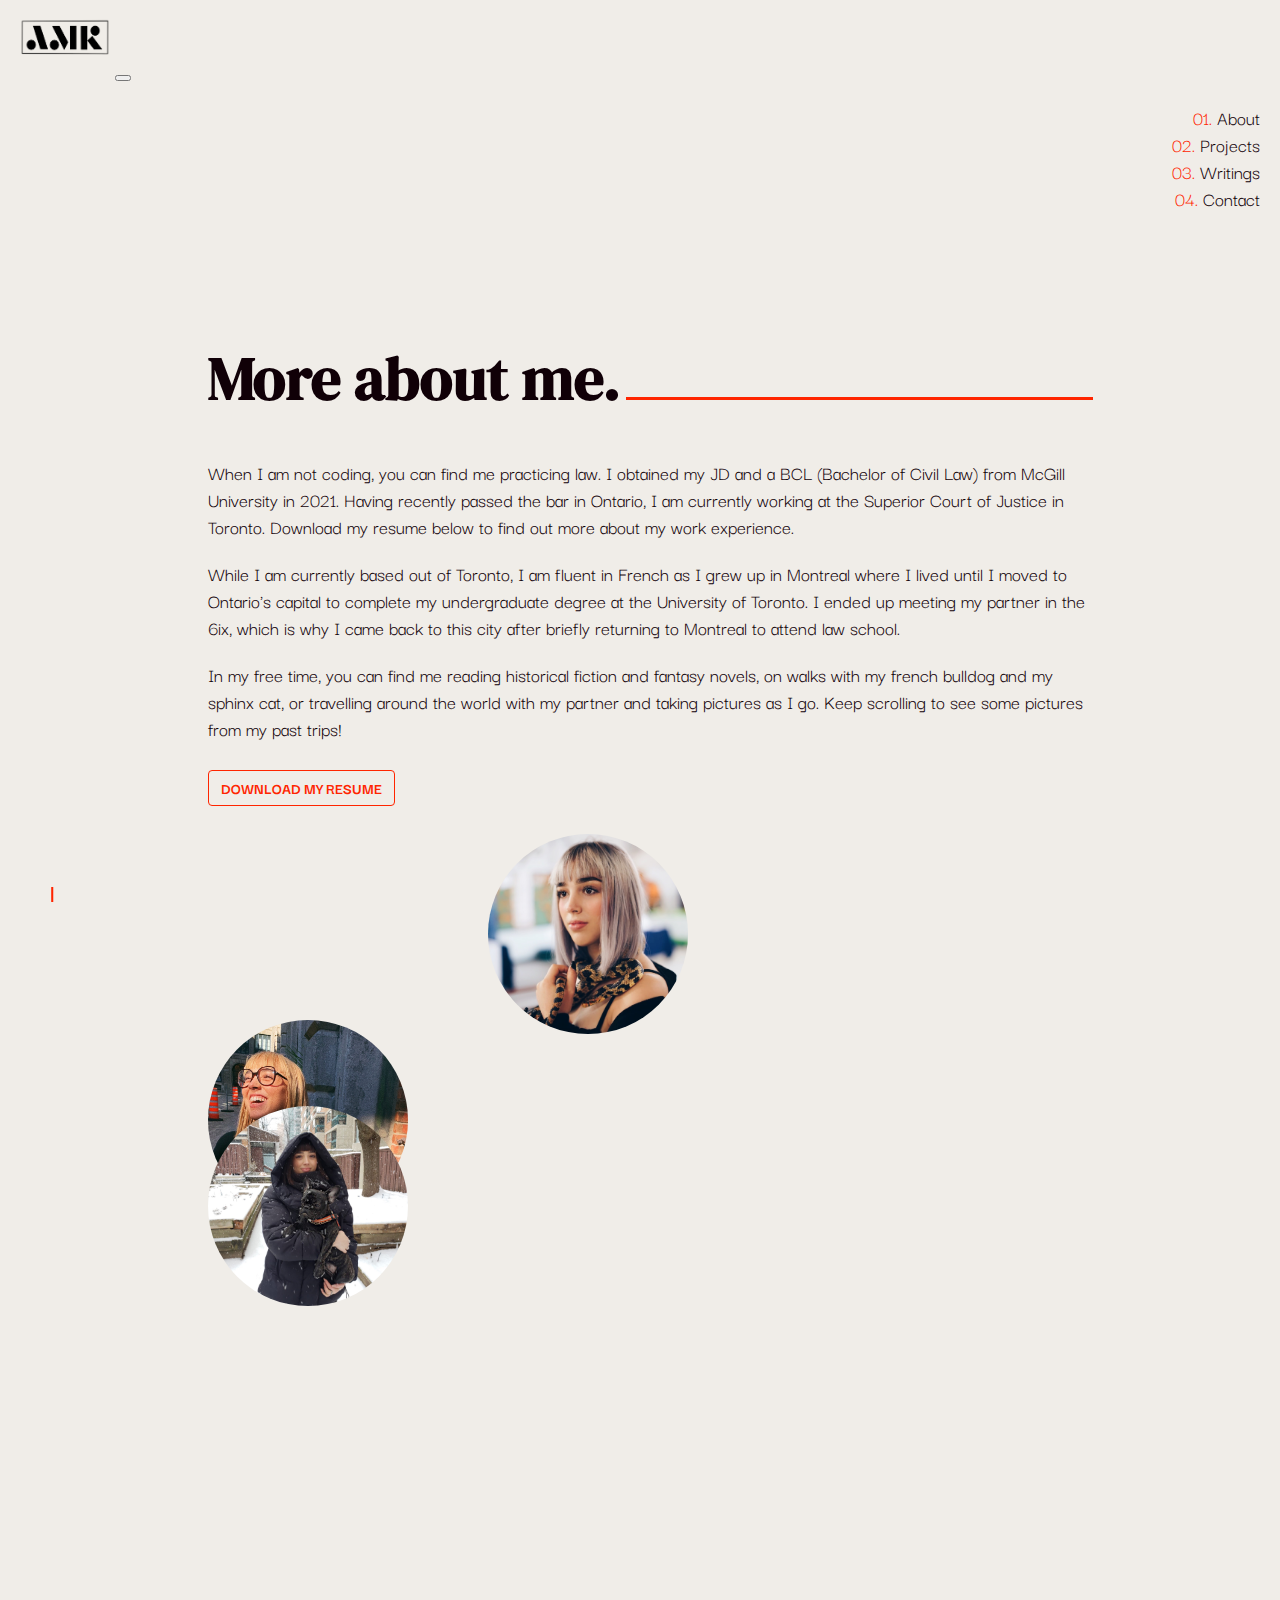
==== 01-about.html @ abc246e4 "Renamed some folders and added descriptions in travel photography section" ====
<!DOCTYPE html>
<html lang="en">
  <head>
    <meta charset="UTF-8" />
    <meta http-equiv="X-UA-Compatible" content="IE=edge" />
    <meta name="viewport" content="width=device-width, initial-scale=1.0" />
    <meta
      name="keyword"
      content="software developer, web developer, developer, jurist, lawyer, interests, photography, travel"
    />
    <meta
      name="description"
      content="Alexa Klein is a design-minded developer, tech-minded jurist and all-around nerd who enjoys building clean and intuitive websites and applications."
    />
    <title>About Alexa Klein | Creator & Life-Long Learner</title>
    <link rel="icon" type="image/png" href="/img/favicon.png" />
    <!-- Fonts -->
    <link rel="preconnect" href="https://fonts.googleapis.com" />
    <link rel="preconnect" href="https://fonts.gstatic.com" crossorigin />
    <link
      href="https://fonts.googleapis.com/css2?family=DM+Serif+Display:ital@0;1&family=Darker+Grotesque:wght@300;400;500;600;700;800;900&display=swap"
      rel="stylesheet"
    />
    <!-- Bootstrap CSS -->
    <link
      href="https://cdn.jsdelivr.net/npm/bootstrap@5.1.3/dist/css/bootstrap.min.css"
      rel="stylesheet"
      integrity="sha384-1BmE4kWBq78iYhFldvKuhfTAU6auU8tT94WrHftjDbrCEXSU1oBoqyl2QvZ6jIW3"
      crossorigin="anonymous"
    />
    <!-- Vanilla CSS -->
    <link rel="stylesheet" href="styles.css" />
    <!-- Icons -->
    <script
      src="https://kit.fontawesome.com/855eac829e.js"
      crossorigin="anonymous"
    ></script>
    <!-- API -->
    <script src="https://unpkg.com/axios/dist/axios.min.js"></script>
    <!-- Bootstrap JS -->
    <script
      src="https://cdn.jsdelivr.net/npm/bootstrap@5.1.3/dist/js/bootstrap.bundle.min.js"
      integrity="sha384-ka7Sk0Gln4gmtz2MlQnikT1wXgYsOg+OMhuP+IlRH9sENBO0LRn5q+8nbTov4+1p"
      crossorigin="anonymous"
    ></script>
  </head>
  <body>
    <div class="container-fluid">
      <!-- navbar -->
      <header>
        <nav class="navbar fixed-top navbar-expand-lg navbar-light pt-0">
          <a
            class="animate fade-in navbar-brand"
            href="/"
            title="Homepage - Alexa Klein | Front-End Developer & Jurist"
          >
            <img
              src="/img/logo.png"
              alt="Alexa Klein logo"
              width="90"
              height="70"
            />
          </a>
          <button
            class="navbar-toggler"
            type="button"
            data-bs-toggle="collapse"
            data-bs-target="#navbarNav"
            aria-controls="navbarNav"
            aria-expanded="false"
            aria-label="Toggle navigation"
          >
            <span class="navbar-toggler-icon"></span>
          </button>
          <div
            class="collapse navbar-collapse justify-content-end"
            id="navbarNav"
          >
            <ul class="navbar-nav">
              <li class="animate delay-one fade-in-down nav-item">
                <a class="nav-link" href="/#about" title="About Alexa Klein"
                  ><span class="nav-item-number">01.</span> About</a
                >
              </li>
              <li class="animate delay-two fade-in-down nav-item">
                <a
                  class="nav-link"
                  href="/#projects"
                  title="Projects - Alexa Klein"
                  ><span class="nav-item-number">02.</span> Projects</a
                >
              </li>
              <li class="animate delay-three fade-in-down nav-item">
                <a
                  class="nav-link"
                  href="/#writings"
                  title="Writings - Alexa Klein"
                  ><span class="nav-item-number">03.</span> Writings</a
                >
              </li>
              <li class="animate delay-four fade-in-down nav-item">
                <a class="nav-link" href="/#contact" title="Contact Alexa Klein"
                  ><span class="nav-item-number">04.</span> Contact</a
                >
              </li>
            </ul>
          </div>
        </nav>
      </header>
      <!-- /.navbar -->
      <!-- sidebar -->
      <div class="d-none d-md-block" aria-orientation="vertical">
        <ul class="animate delay-ten fade-in social-sidebar">
          <li>
            <a
              id="email-icon"
              href="mailto:alexa.m.klein@gmail.com"
              target="_blank"
              title="Alexa Klein - Email"
              ><i class="fa-regular fa-envelope"></i></a
            ><span class="social-link" id="email"></span>
          </li>
          <li>
            <a
              id="github-icon"
              href="https://github.com/alexamklein"
              target="_blank"
              title="Alexa Klein - Github"
              ><i class="fa-brands fa-github"></i></a
            ><span class="social-link" id="github"></span>
          </li>
          <li>
            <a
              id="linkedin-icon"
              href="https://www.linkedin.com/in/alexa-m-klein/"
              target="_blank"
              title="Alexa Klein - LinkedIn"
              ><i class="fa-brands fa-linkedin"></i></a
            ><span class="social-link" id="linkedin"></span>
          </li>
          <li>
            <a
              id="instagram-icon"
              href="https://www.instagram.com/alexamklein/"
              target="_blank"
              title="Alexa Klein - Instagram"
              ><i class="fa-brands fa-instagram"></i></a
            ><span class="social-link" id="instagram"></span>
          </li>
          <li>
            <a
              id="twitter-icon"
              href="https://twitter.com/alexamklein"
              target="_blank"
              title="Alexa Klein - Twitter"
              ><i class="fa-brands fa-twitter"></i></a
            ><span class="social-link" id="twitter"></span>
          </li>
          <li>
            <a
              id="codepen-icon"
              href="https://codepen.io/alexamklein"
              target="_blank"
              title="Alexa Klein - CodePen"
              ><i class="fa-brands fa-codepen"></i></a
            ><span class="social-link" id="codepen"></span>
          </li>
          <li class="sidebar-deco">|</li>
        </ul>
      </div>
      <!-- /.sidebar -->
      <!-- content -->
      <main>
        <!-- more-about -->
        <section class="more-about-section container">
          <div class="row">
            <div class="col-md-8">
              <h1 class="animate delay-five fade-in-up page-title">
                More about me.
              </h1>
              <p class="animate delay-six fade-in-up">
                When I am not coding, you can find me practicing law. I obtained
                my JD and a BCL (Bachelor of Civil Law) from McGill University
                in 2021. Having recently passed the bar in Ontario, I am
                currently working at the Superior Court of Justice in Toronto.
                Download my resume below to find out more about my work
                experience.
              </p>
              <p class="animate delay-seven fade-in-up">
                While I am currently based out of Toronto, I am fluent in French
                as I grew up in Montreal where I lived until I moved to
                Ontario's capital to complete my undergraduate degree at the
                University of Toronto. I ended up meeting my partner in the 6ix,
                which is why I came back to this city after briefly returning to
                Montreal to attend law school.
              </p>
              <p class="animate delay-eight fade-in-up">
                In my free time, you can find me reading historical fiction and
                fantasy novels, on walks with my french bulldog and my sphinx
                cat, or travelling around the world with my partner and taking
                pictures as I go. Keep scrolling to see some pictures from my
                past trips!
              </p>
              <h5 class="animate delay-nine fade-in mt-4">
                <a
                  class="resume-link hover-underline-animation"
                  href="#"
                  title="Resume - Alexa Klein"
                >
                  Download my resume
                </a>
              </h5>
            </div>
            <div class="col-md-4 gx-5 ps-5">
              <div class="row">
                <div class="col-12 d-flex justify-content-center">
                  <img
                    class="animate delay-nine fade-in about-image-1 img-fluid"
                    src="/img/01-about/01-alexa-klein.png"
                    alt="Alexa Klein laughing and wearing a dress that says Brunch on it in the old port of Montreal"
                  />
                </div>
                <div class="col-12 d-flex justify-content-start">
                  <img
                    class="animate delay-nine fade-in about-image-2 img-fluid"
                    src="/img/01-about/02-alexa-klein.png"
                    alt="Alexa Klein holding with a snake wrapped around her neck at Woodbrige Fair"
                  />
                </div>
                <div class="col-12 d-flex justify-content-end">
                  <img
                    class="animate delay-nine fade-in about-image-3 img-fluid"
                    src="/img/01-about/03-alexa-klein.png"
                    alt="Alexa Klein in a big winter coat holding her french bulldog on a snowy winter day in Toronto"
                  />
                </div>
              </div>
            </div>
          </div>
        </section>
        <!-- /.more-about -->
        <!-- travel-photography -->
        <section class="travel-photo-section container">
          <div class="row mb-5">
            <div class="col-md-6 reveal">
              <h2 class="page-subtitle">Travel Photography.</h2>
              <p>
                I seize every opportunity to travel. When visiting new places, I
                am always out and about with my camera. I mostly shoot with my
                phone, but sometimes also with my vintage 1959 Olympus Pen half
                frame, or with a good ol' polaroid camera for some instant
                memories.
              </p>
            </div>
          </div>
          <div class="row photo-grid">
            <div class="photo-description-left col-md-1 pe-0">
              <div
                class="photo-description description-left description-1 reveal"
              >
                Đà Lạt · Vietnam
              </div>
              <div
                class="photo-description description-left description-3 reveal"
              >
                Venice · Italy
              </div>
              <div
                class="photo-description description-left description-5 reveal"
              >
                Bacalar · Mexico
              </div>
              <div
                class="photo-description description-left description-7 reveal"
              >
                Göreme · Turkey
              </div>
              <div
                class="photo-description description-left description-9 reveal"
              >
                Istanbul · Turkey
              </div>
              <div
                class="photo-description description-left description-11 reveal"
              >
                Hội An · Vietnam
              </div>
              <div
                class="photo-description description-left description-13 reveal"
              >
                Huế · Vietnam
              </div>
            </div>
            <div class="col-md-5 ps-0">
              <div class="photo-grid-item reveal">
                <img
                  src="/img/01-about/04-dalat-vietnam-coupleonbike.png"
                  alt="Couple on a motorbike in Đà Lạt, Vietnam"
                />
              </div>
              <div class="photo-grid-item photo-sub-item reveal">
                <img
                  src="/img/01-about/06-venice-italy-rialtobridge.png"
                  alt="View of the Grand Canal from the Rialto Bridge in Venice, Italy"
                />
              </div>
              <div class="photo-grid-item photo-sub-item reveal">
                <img
                  src="/img/01-about/08-bacalar-mexico-dreamcatcher.png"
                  alt="A dream catcher on the shore of Bacalar Lagoon in Bacalar, Mexico"
                />
              </div>
              <div class="photo-grid-item photo-sub-item reveal">
                <img
                  src="/img/01-about/10-goreme-turkey-carpetstore.png"
                  alt="A carpet store in Göreme, Turkey"
                />
              </div>
              <div class="photo-grid-item photo-sub-item reveal">
                <img
                  src="/img/01-about/12-instanbul-turkey-bench.png"
                  alt="A poster of Atatürk and a turkish flag above a bench in Istanbul, Turkey"
                />
              </div>
              <div class="photo-grid-item photo-sub-item reveal">
                <img
                  src="/img/01-about/14-hoian-vietnam-lanterns.png"
                  alt="Lanterns in a store in Hội An, Vietnam"
                />
              </div>
              <div class="photo-grid-item photo-sub-item reveal">
                <img
                  src="/img/01-about/16-hue-vietnam-temple.png"
                  alt="A painted gate at the Imperial City in Huế, Vietnam"
                />
              </div>
            </div>
            <div class="col-md-5 ps-5 pe-0">
              <div class="photo-grid-item photo-offset-item reveal">
                <img
                  src="/img/01-about/05-istanbul-turkey-storefront.png"
                  alt="A store front in Istanbul, Turkey"
                />
              </div>
              <div class="photo-grid-item photo-sub-item reveal">
                <img
                  src="/img/01-about/07-seoul-korea-street.png"
                  alt="A shopping street in Seoul, South Korea"
                />
              </div>
              <div class="photo-grid-item photo-sub-item reveal">
                <img
                  src="/img/01-about/09-praiadamarinha-portugal-beach.png"
                  alt="Alexa Klein standing on a cliff at Praia da Marinha beach in Portugal"
                />
              </div>
              <div class="photo-grid-item photo-sub-item reveal">
                <img
                  src="/img/01-about/11-ninhbinh-vietnam-ricefield.png"
                  alt="A rice field in Ninh Bình, Vietnam"
                />
              </div>
              <div class="photo-grid-item photo-sub-item reveal">
                <img
                  src="/img/01-about/13-hollywood-usa-palmtrees.png"
                  alt="Palm trees lining a street in Hollywood, Los Angeles, USA"
                />
              </div>
              <div class="photo-grid-item photo-sub-item reveal">
                <img
                  src="/img/01-about/15-kapadokya-turkey-arialview.png"
                  alt="An aerial view of hot air balloons over Kapadokya, Turkey"
                />
              </div>
              <div class="photo-grid-item photo-sub-item reveal">
                <img
                  src="/img/01-about/17-cinqueterre-italy-houses.png"
                  alt="Colourful houses in the town of Vernazza, Cinque Terre, Italy"
                />
              </div>
              <div class="photo-grid-footer photo-sub-item reveal">
                <h5>
                  <a
                    class="instagram-link hover-underline-animation"
                    href="https://www.instagram.com/alexamklein/"
                    target="_blank"
                    title="Alexa Klein - Instagram"
                    >See more on Instagram</a
                  >
                </h5>
              </div>
            </div>
            <div class="col-md-1 ps-0">
              <div class="photo-description description-2 reveal">
                Istanbul · Turkey
              </div>
              <div class="photo-description description-4 reveal">
                Seoul · South Korea
              </div>
              <div class="photo-description description-6 reveal">
                Praia da Marinha · Portugal
              </div>
              <div class="photo-description description-8 reveal">
                Ninh Bình · Vietnam
              </div>
              <div class="photo-description description-10 reveal">
                Hollywood · USA
              </div>
              <div class="photo-description description-12 reveal">
                Kapadokya · Turkey
              </div>
              <div class="photo-description description-14 reveal">
                Cinque Terre · Italy
              </div>
            </div>
          </div>
        </section>
        <!-- /.travel-photography -->
      </main>
      <!-- /.content -->
      <footer class="container mb-4">
        <div class="d-flex justify-content-center d-block d-md-none">
          <ul class="social-footer ps-2">
            <li class="pe-2">
              <a
                href="mailto:alexa.m.klein@gmail.com"
                target="_blank"
                title="Alexa Klein - Email"
                ><i class="fa-regular fa-envelope"></i
              ></a>
            </li>
            <li class="pe-2">
              <a
                href="https://github.com/alexamklein"
                target="_blank"
                title="Alexa Klein - Github"
                ><i class="fa-brands fa-github"></i
              ></a>
            </li>
            <li class="pe-2">
              <a
                href="https://www.linkedin.com/in/alexa-m-klein/"
                target="_blank"
                title="Alexa Klein - LinkedIn"
                ><i class="fa-brands fa-linkedin"></i
              ></a>
            </li>
            <li class="pe-2">
              <a
                href="https://www.instagram.com/alexamklein/"
                target="_blank"
                title="Alexa Klein - Instagram"
                ><i class="fa-brands fa-instagram"></i
              ></a>
            </li>
            <li class="pe-2">
              <a
                href="https://twitter.com/alexamklein"
                target="_blank"
                title="Alexa Klein - Twitter"
                ><i class="fa-brands fa-twitter"></i
              ></a>
            </li>
            <li class="pe-2">
              <a
                href="https://codepen.io/alexamklein"
                target="_blank"
                title="Alexa Klein - CodePen"
                ><i class="fa-brands fa-codepen"></i
              ></a>
            </li>
          </ul>
        </div>
        <div class="d-flex justify-content-center">
          <a class="credits" href="https://github.com/alexamklein/portfolio"
            >Designed & Built by Alexa Klein</a
          >
        </div>
      </footer>
    </div>
    <script src="script.js"></script>
  </body>
</html>
---- styles.css ----
/* Lines to -> Default Design */
/* Lines to -> Responsive Design */
/* Lines to -> Animations */

/* Default Design (i.e., Bootstrap v5 x-large devices - 1200px to 1399px) */

/* Default Design - General */

html,
.container-fluid {
  max-width: 100%;
  overflow-x: hidden;
}

body {
  background-color: var(--background-color);
  color: var(--primary-color);
  font-family: "Darker Grotesque", sans-serif;
  font-size: 20px;
}

h1,
h2,
h4,
.introduction,
.contact-headline {
  font-family: "DM Serif Display", serif;
}

a,
a:hover {
  text-decoration: none;
}

a,
.social-sidebar a:hover,
.project-link:hover,
.social-footer a:hover {
  color: var(--primary-color) !important;
}

li::marker,
.nav-item-number,
.nav-link:hover,
.social-sidebar,
.social-sidebar a,
.typed-text,
.section-number,
.about-link,
.about-link:hover,
.project-link,
.projects-link,
.projects-link:hover,
.article-link:hover,
.writings-link,
.writings-link:hover,
.contact-section a,
.contact-section a:hover,
.social-handle,
.date,
.resume-link,
.instagram-link,
.social-footer a,
.credits {
  color: var(--accent-color) !important;
}

.social-link,
.project-tech li,
.time,
.photo-description,
.credits:hover {
  color: var(--secondary-color) !important;
}

.hero-section,
.about-section,
.projects-section,
.writings-section,
.contact-section,
.more-about-section,
.travel-photo-section {
  margin: auto;
}

.about-section,
.projects-section,
.writings-section,
.contact-section {
  margin-top: 200px;
  padding-top: 70px;
}

.hero-section,
.projects-section,
.writings-section {
  width: 70%;
}

.contact-section,
.more-about-section {
  margin-bottom: 200px;
}

.more-about-section,
.travel-photo-section {
  margin-left: 200px;
}

.section-number {
  font-size: 35px;
}

.section-header,
.section-footer {
  font-size: 30px;
}

.section-header:before {
  content: "<";
}

.section-footer::before {
  content: "</";
}

.section-header::after,
.section-footer::after {
  content: ">";
}

.resume-link,
.instagram-link {
  border: 1px solid var(--accent-color);
  border-radius: 4px;
  display: inline-block;
  font-size: 16px;
  padding: 6px 12px;
  text-align: center;
  text-decoration: none;
  text-transform: uppercase;
  vertical-align: middle;
}

:root {
  --primary-color: #100007;
  --secondary-color: #7c7c7c;
  --accent-color: #ff2500;
  --background-color: #f0ede8;
}

::-webkit-scrollbar {
  width: 6px;
}
::-webkit-scrollbar-thumb {
  background: var(--accent-color);
}

/* Default Design - Homepage Navbar */

.navbar {
  background-color: var(--background-color);
}

.nav-item {
  display: flex;
  justify-content: flex-end;
}

/* Daufault Design - Sticky Navbar (About, Projects & Writings pages) */

.fixed-top {
  margin-left: 12px;
  margin-right: 12px;
}

/* Default Design - Sidebar */

.social-sidebar {
  list-style: none;
  position: fixed;
  bottom: 0px;
  left: 10px;
}

.social-link {
  font-size: 14px;
  position: relative;
  bottom: 3px;
  left: 2px;
}

.sidebar-deco {
  text-align: center;
  font-weight: bold;
  position: fixed;
  bottom: -5px;
  left: 50px;
}

/* Default Design - Hero */

.hero-section {
  margin-top: 125px;
  padding-right: 150px;
}

.introduction,
.pronouns {
  font-size: 16px;
}

.name {
  font-size: 80px;
  line-height: 1;
}

.headshot-wrapper {
  padding-left: 50px;
}

.headshot-overlay {
  background-color: var(--accent-color);
  border-radius: 50%;
  height: 275px;
  width: 275px;
}

.headshot {
  border-radius: 50%;
  opacity: 0.7;
  height: 275px;
  width: 275px;
}

.headshot:hover {
  opacity: 1;
}

/* Default Design - About (Homepage) */

li::marker {
  font-weight: bold;
}

.about-section {
  width: 50%;
}

.tech-grid {
  display: grid;
  margin-left: auto;
  margin-right: auto;
  grid-template-columns: repeat(3, 1fr);
  grid-column-gap: 34px;
}

.tech-list li {
  list-style-type: "> ";
  font-size: 18px;
}

/* Default Design - Projects (Homepage) */

.image-overlay {
  background-color: var(--accent-color);
}

.project-image {
  box-shadow: 0 10px 30px -15px var(--secondary-color);
  opacity: 0.9;
}

.project-image:hover {
  opacity: 1;
}

.project-tech li {
  display: inline-block;
  list-style: none;
}

.project-link-icon {
  font-size: 25px;
}

/* Default Design - Writings (Homepage) */

.article-link {
  font-size: 23px;
}

/* Default Design - Contact */

.contact-section {
  width: 25%;
}

/* Default Design - Footer */

.social-footer {
  list-style: none;
}

.social-footer li {
  display: inline-block;
}

/* Default Design - More About Me (About Page) */

.more-about-section {
  margin-top: 125px;
  width: 70%;
}

.page-title {
  display: grid;
  font-size: 60px;
  grid-column-gap: 5px;
  grid-template: auto / auto 1fr;
  align-items: center;
}

.page-title::after {
  background-color: var(--accent-color);
  display: block;
  content: " ";
  height: 3px;
  margin-top: 40px;
}

.about-image-1,
.about-image-2,
.about-image-3 {
  border-radius: 50%;
  height: 200px;
  width: 200px;
}

.about-image-1 {
  margin-left: 280px;
  margin-right: -60px;
}

.about-image-2 {
  margin-top: -20px;
}

.about-image-3 {
  margin-right: -210px;
  margin-top: -120px;
}

/* Default Design - Travel Photography (About Page) */

.travel-photo-section {
  width: 80%;
  margin-bottom: 100px;
}

.photo-grid {
  margin-left: -100px;
}

.photo-description {
  writing-mode: vertical-rl;
  letter-spacing: -2px;
  text-orientation: upright;
  font-size: 14px;
}

.photo-description-left {
  padding-left: 80px;
}

.description-left {
  display: block;
  text-align: right;
}

.description-1 {
  padding-top: 375px;
}

.description-2 {
  padding-top: 180px;
}

.description-3 {
  padding-top: 300px;
}

.description-4 {
  padding-top: 370px;
}

.description-5,
.description-11 {
  padding-top: 430px;
}

.description-6 {
  margin-bottom: -100px;
  margin-top: 100px;
  padding-top: 240px;
}

.description-7 {
  padding-top: 445px;
}

.description-8 {
  padding-top: 300px;
}

.description-9 {
  padding-top: 410px;
}

.description-10 {
  padding-top: 350px;
}

.description-12 {
  padding-top: 380px;
}

.description-13 {
  padding-top: 480px;
}

.description-14 {
  padding-top: 350px;
}

.photo-grid-item img {
  display: block;
  max-width: 100%;
  max-height: 100%;
  width: auto;
  height: auto;
}

.photo-offset-item {
  padding-top: 150px;
}

.photo-sub-item {
  padding-top: 50px;
}

/* Responsive Design (i.e, Bootstrap v5 xs, s, m, l and xxl devices) */

/* Bootstrap v5 x-small and small devices */

@media screen and (max-width: 767px) {
  /* General */

  body {
    font-size: 18px;
  }

  .section-number {
    font-size: 35px;
  }

  .hero-section,
  .about-section,
  .projects-section,
  .writings-section,
  .contact-section {
    margin-top: 75px;
    padding-left: 10px;
    padding-right: 10px;
    width: 100%;
  }

  .about-link,
  .projects-link,
  .writings-link {
    border: 1px solid var(--accent-color);
    border-radius: 4px;
    display: inline-block;
    font-size: 16px;
    padding: 6px 12px;
    text-align: center;
    text-decoration: none;
    text-transform: uppercase;
    vertical-align: middle;
  }

  /* Navbar */

  .navbar-brand {
    margin-top: 10px;
  }

  /* Hero */

  .introduction,
  .pronouns {
    font-size: 13px;
  }

  .name {
    font-size: 38px;
  }

  .headline {
    font-size: 18px;
  }

  .hero-section p {
    margin-bottom: 50px;
  }

  .headshot-wrapper {
    padding-left: 0;
    padding-right: 0;
  }

  .headshot,
  .headshot-overlay {
    width: 250px;
    height: auto;
    margin: auto;
  }

  /* About (Homepage) */

  .tech-grid {
    grid-template-columns: repeat(2, 1fr) !important;
    grid-column-gap: 10px !important;
  }

  /* Projects (Homepage) */

  .featured-project-1,
  .featured-project-2,
  .featured-project-3 {
    background-position: center;
    background-size: cover;
    background-repeat: no-repeat;
    box-shadow: 0 10px 30px -15px var(--secondary-color);
    font-size: 16px;
    margin: auto;
    margin-bottom: 30px;
  }

  .featured-project-1 {
    background-image: url("/img/00-home/03-projects/04-weather-app-placeholder.png");
  }

  .featured-project-2 {
    background-image: url("/img/00-home/03-projects/05-dictionary-app-placeholder.png");
  }

  .featured-project-3 {
    background-image: url("/img/00-home/03-projects/06-portfolio-placeholder.png");
  }

  .project-description-1,
  .project-description-2,
  .project-description-3 {
    background: var(--background-color);
    opacity: 0.9;
    padding-bottom: 25px;
    padding-top: 25px;
  }

  .project-description-1,
  .project-description-3 {
    padding-left: 25px !important;
    padding-right: 25px;
  }

  .project-description-2 {
    padding-left: 25px;
    padding-right: 25px !important;
  }

  .project-tech li {
    color: var(--primary-color) !important;
  }

  /* Writings (Homepage) */

  .featured-article p {
    font-size: 16px;
  }

  .article-link {
    font-size: 20px;
  }

  .line-break {
    margin-left: 12px;
    margin-right: 12px;
  }

  /* Contact */

  .contact-headline {
    font-size: 24px;
  }

  .email-contact,
  .social-contact {
    font-size: 24px;
  }

  .time {
    font-size: 24px;
  }
}

/* Bootstrap v5 medium devices */
@media screen and (min-width: 768px) and (max-width: 991px) {
  /* Navbar */

  .navbar-brand {
    margin-top: 10px;
  }

  /* Hero */

  .hero-section {
    margin-left: 80px;
  }

  .name {
    font-size: 40px;
  }

  .headline {
    font-size: 22px;
  }

  .headshot-wrapper {
    padding-left: 50px;
  }

  /* About (Homepage) */

  .about-section {
    margin-left: 100px;
    padding-right: 100px;
    width: 100%;
  }

  /* Contact */

  .contact-section {
    margin-left: 250px;
    padding-right: 100px;
    width: 100%;
  }
}

/* Bootstrap v5 large devices */
@media screen and (min-width: 992px) and (max-width: 1199px) {
  /* Hero */

  .name {
    font-size: 60px;
  }

  /* About (Homepage) */

  .about-section {
    padding-left: 150px;
    padding-right: 150px;
    width: 100%;
  }

  /* Contact */

  .contact-section {
    width: 100%;
    margin-left: 350px;
  }
}

/* Bootstrap v5 xx-large devices */
@media screen and (min-width: 1400px) {
}

/* Animations */

/* Animations - Trigger On Load */

.animate {
  -webkit-animation-duration: 1s;
  -moz-animation-duration: 1s;
  animation-duration: 1s;
  -webkit-animation-fill-mode: both;
  -moz-animation-fill-mode: both;
  animation-fill-mode: both;
}

/* Animations - On Load Delays */

.delay-one {
  -webkit-animation-delay: 0.25s;
  -moz-animation-delay: 0.25s;
  animation-delay: 0.25s;
}

.delay-two {
  -webkit-animation-delay: 0.5s;
  -moz-animation-delay: 0.5s;
  animation-delay: 0.5s;
}

.delay-three {
  -webkit-animation-delay: 0.75s;
  -moz-animation-delay: 0.75s;
  animation-delay: 0.75s;
}

.delay-four {
  -webkit-animation-delay: 1s;
  -moz-animation-delay: 1s;
  animation-delay: 1s;
}

.delay-five {
  -webkit-animation-delay: 1.25s;
  -moz-animation-delay: 1.25s;
  animation-delay: 1.25s;
}

.delay-six {
  -webkit-animation-delay: 1.5s;
  -moz-animation-delay: 1.5s;
  animation-delay: 1.5s;
}

.delay-seven {
  -webkit-animation-delay: 1.75s;
  -moz-animation-delay: 1.75s;
  animation-delay: 1.75s;
}

.delay-eight {
  -webkit-animation-delay: 2s;
  -moz-animation-delay: 2s;
  animation-delay: 2s;
}

.delay-nine {
  -webkit-animation-delay: 2.5s;
  -moz-animation-delay: 2.5s;
  animation-delay: 2.5s;
}

.delay-ten {
  -webkit-animation-delay: 3s;
  -moz-animation-delay: 3s;
  animation-delay: 3s;
}

/* Animations - Fade In (for Logo, Sidebar & Photos) */

@-webkit-keyframes fadeIn {
  from {
    opacity: 0;
  }

  to {
    opacity: 1;
  }
}

@keyframes fadeIn {
  from {
    opacity: 0;
  }

  to {
    opacity: 1;
  }
}

.fade-in {
  -webkit-animation-name: fadeIn;
  -moz-animation-name: fadeIn;
  animation-name: fadeIn;
}

/* Animations - Fade Down (for Nav Items)*/

.fade-in-down {
  -webkit-animation-name: fadeInDown;
  -moz-animation-name: fadeInDown;
  animation-name: fadeInDown;
}

@-webkit-keyframes fadeInDown {
  0% {
    opacity: 0;
    -webkit-transform: translate3d(0, -100%, 0);
    transform: translate3d(0, -100%, 0);
  }
  100% {
    opacity: 1;
    -webkit-transform: none;
    transform: none;
  }
}

@keyframes fadeInDown {
  0% {
    opacity: 0;
    -webkit-transform: translate3d(0, -100%, 0);
    transform: translate3d(0, -100%, 0);
  }
  100% {
    opacity: 1;
    -webkit-transform: none;
    transform: none;
  }
}

/* Animations - Fade Up (for Hero and More About Sections, and for Projects & Writings Pages) */

@-webkit-keyframes fadeInUp {
  from {
    opacity: 0;
    -webkit-transform: translate3d(0, 100%, 0);
    transform: translate3d(0, 100%, 0);
  }

  to {
    opacity: 1;
    -webkit-transform: none;
    transform: none;
  }
}

@keyframes fadeInUp {
  from {
    opacity: 0;
    -webkit-transform: translate3d(0, 100%, 0);
    transform: translate3d(0, 100%, 0);
  }

  to {
    opacity: 1;
    -webkit-transform: none;
    transform: none;
  }
}

.fade-in-up {
  -webkit-animation-name: fadeInUp;
  -moz-animation-name: fadeInUp;
  animation-name: fadeInUp;
}

/* Animations - Fade In (for Homepage and About Page Content Sections) -> activated with JS */

.reveal {
  position: relative;
  opacity: 0;
  transition: 2s all ease;
}

.reveal.active {
  transform: translateY(0);
  opacity: 1;
}

/* Animations - Underline (for Text Links) */

.hover-underline-animation {
  display: inline-block;
  position: relative;
  color: var(--accent-color);
}

.hover-underline-animation:after {
  content: "";
  position: absolute;
  width: 100%;
  transform: scaleX(0);
  height: 2px;
  bottom: 0;
  left: 0;
  background-color: var(--accent-color);
  transform-origin: bottom right;
  transition: transform 0.25s ease-out;
}

.hover-underline-animation:hover:after {
  transform: scaleX(1);
  transform-origin: bottom left;
}

/* Animations - Blink (for Typed Text & Time Colon) */

@keyframes blink {
  0%,
  100% {
    opacity: 1;
  }
  50% {
    opacity: 0;
  }
}

.typed-text::after {
  content: "|";
  animation: blink 1s infinite;
}

.time-colon {
  animation: blink 2s infinite;
}
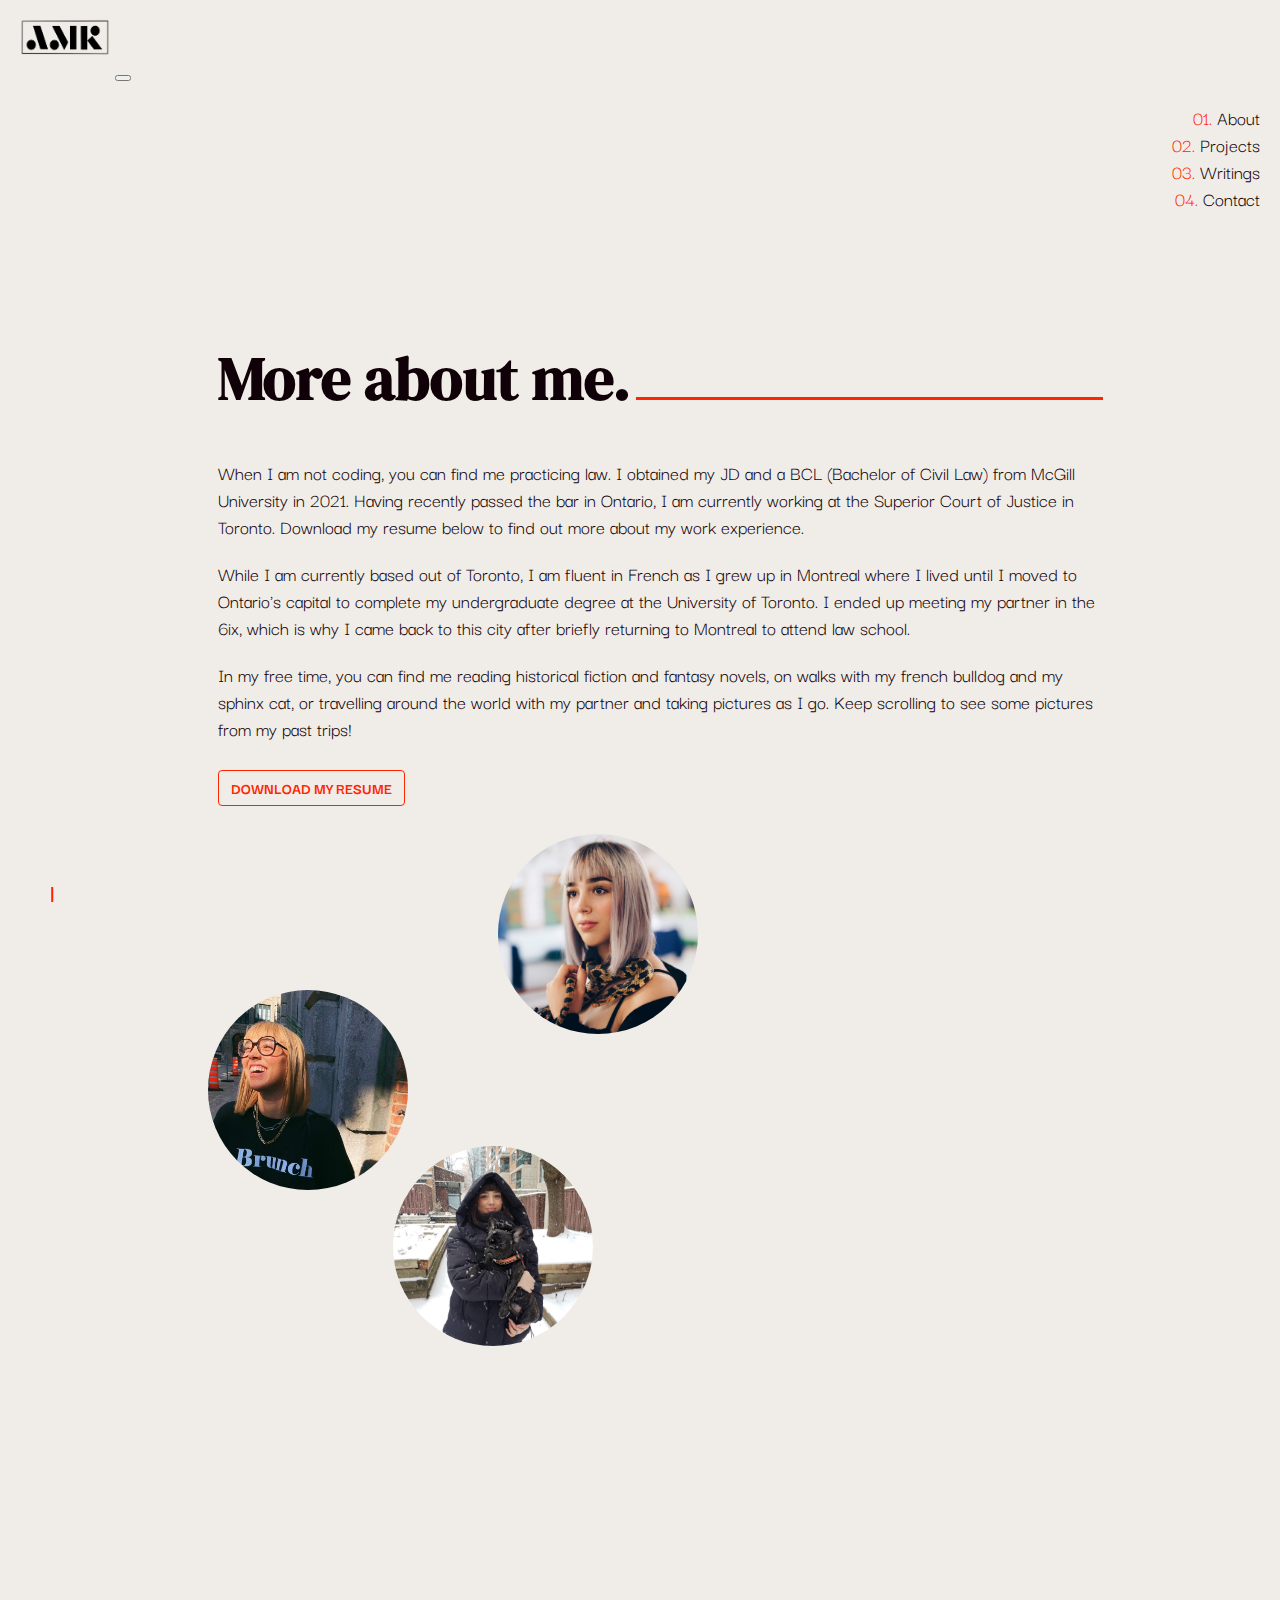
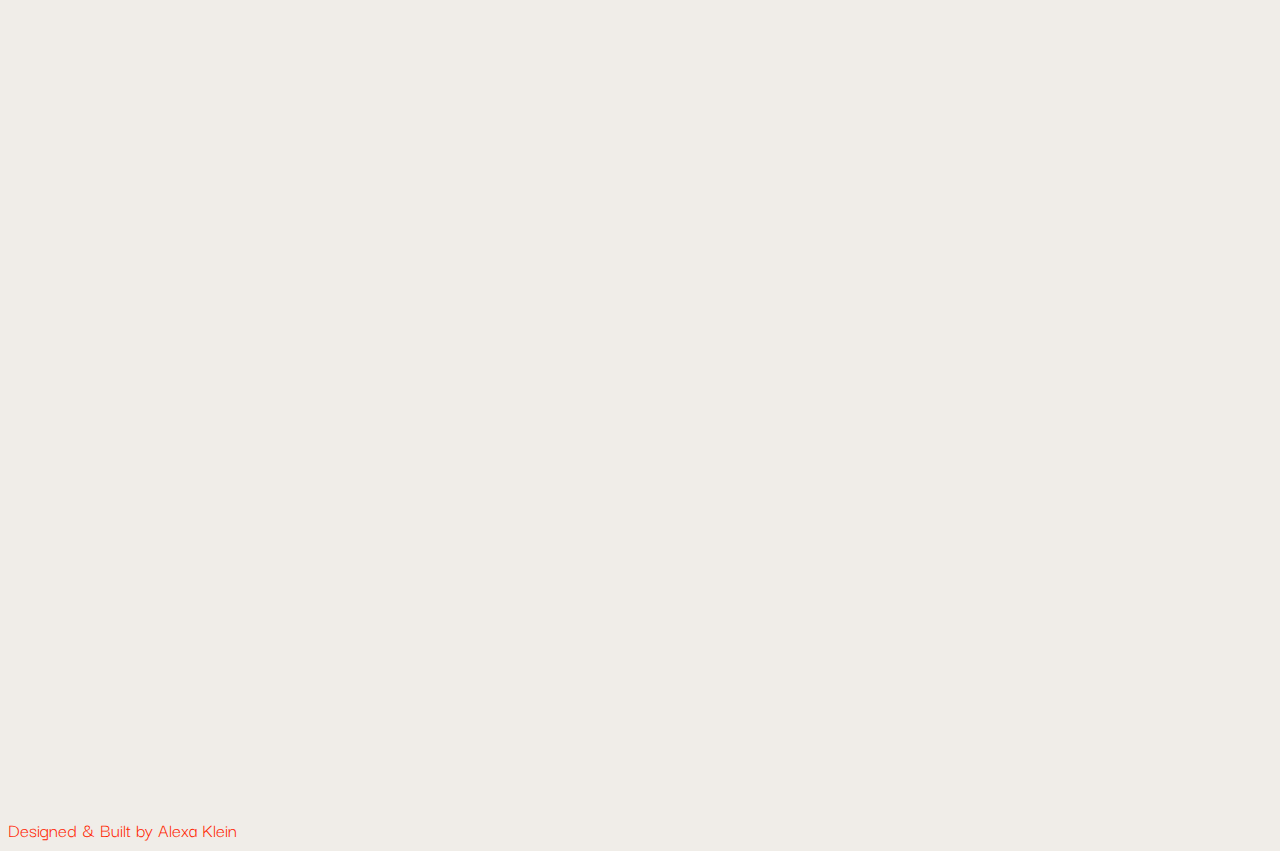
==== commit 4634b390: "Made about page responsive and made xx-large the default styling/screen size" ====
--- a/01-about.html
+++ b/01-about.html
@@ -174,7 +174,7 @@
         <!-- more-about -->
         <section class="more-about-section container">
           <div class="row">
-            <div class="col-md-8">
+            <div class="col-lg-8">
               <h1 class="animate delay-five fade-in-up page-title">
                 More about me.
               </h1>
@@ -211,25 +211,31 @@
                 </a>
               </h5>
             </div>
-            <div class="col-md-4 gx-5 ps-5">
+            <div class="profile-photo-wrapper col-lg-4 col-md-12 gx-5 ps-lg-5">
               <div class="row">
-                <div class="col-12 d-flex justify-content-center">
+                <div
+                  class="animate delay-nine fade-in col-lg-12 col-md-4 d-flex justify-content-xl-center"
+                >
                   <img
-                    class="animate delay-nine fade-in about-image-1 img-fluid"
+                    class="about-image-1 img-fluid d-none d-md-block"
                     src="/img/01-about/01-alexa-klein.png"
                     alt="Alexa Klein laughing and wearing a dress that says Brunch on it in the old port of Montreal"
                   />
                 </div>
-                <div class="col-12 d-flex justify-content-start">
+                <div
+                  class="animate delay-nine fade-in col-lg-12 col-md-4 d-flex justify-content-xl-start"
+                >
                   <img
-                    class="animate delay-nine fade-in about-image-2 img-fluid"
+                    class="about-image-2 img-fluid"
                     src="/img/01-about/02-alexa-klein.png"
                     alt="Alexa Klein holding with a snake wrapped around her neck at Woodbrige Fair"
                   />
                 </div>
-                <div class="col-12 d-flex justify-content-end">
+                <div
+                  class="animate delay-nine fade-in col-lg-12 col-md-4 d-flex justify-content-xl-end d-none d-md-block"
+                >
                   <img
-                    class="animate delay-nine fade-in about-image-3 img-fluid"
+                    class="about-image-3 img-fluid"
                     src="/img/01-about/03-alexa-klein.png"
                     alt="Alexa Klein in a big winter coat holding her french bulldog on a snowy winter day in Toronto"
                   />
@@ -241,8 +247,8 @@
         <!-- /.more-about -->
         <!-- travel-photography -->
         <section class="travel-photo-section container">
-          <div class="row mb-5">
-            <div class="col-md-6 reveal">
+          <div class="photo-grid-header row mb-5">
+            <div class="reveal col-lg-6">
               <h2 class="page-subtitle">Travel Photography.</h2>
               <p>
                 I seize every opportunity to travel. When visiting new places, I
@@ -253,135 +259,68 @@
               </p>
             </div>
           </div>
-          <div class="row photo-grid">
-            <div class="photo-description-left col-md-1 pe-0">
-              <div
-                class="photo-description description-left description-1 reveal"
-              >
-                Đà Lạt · Vietnam
-              </div>
-              <div
-                class="photo-description description-left description-3 reveal"
-              >
-                Venice · Italy
-              </div>
-              <div
-                class="photo-description description-left description-5 reveal"
-              >
-                Bacalar · Mexico
-              </div>
-              <div
-                class="photo-description description-left description-7 reveal"
-              >
-                Göreme · Turkey
-              </div>
-              <div
-                class="photo-description description-left description-9 reveal"
-              >
-                Istanbul · Turkey
-              </div>
-              <div
-                class="photo-description description-left description-11 reveal"
-              >
-                Hội An · Vietnam
-              </div>
-              <div
-                class="photo-description description-left description-13 reveal"
-              >
-                Huế · Vietnam
-              </div>
-            </div>
-            <div class="col-md-5 ps-0">
-              <div class="photo-grid-item reveal">
-                <img
+          <div class="photo-grid row">
+            <div class="col-lg-6">
+              <div class="photo-grid-item reveal">
+                <div class="photo-description">Đà Lạt · Vietnam</div>
+                <img
+                  class="ps-4"
                   src="/img/01-about/04-dalat-vietnam-coupleonbike.png"
                   alt="Couple on a motorbike in Đà Lạt, Vietnam"
                 />
               </div>
-              <div class="photo-grid-item photo-sub-item reveal">
-                <img
+              <div class="photo-grid-item reveal">
+                <div class="photo-description">Venice · Italy</div>
+                <img
+                  class="ps-4"
                   src="/img/01-about/06-venice-italy-rialtobridge.png"
                   alt="View of the Grand Canal from the Rialto Bridge in Venice, Italy"
                 />
               </div>
-              <div class="photo-grid-item photo-sub-item reveal">
-                <img
+              <div class="photo-grid-item reveal">
+                <div class="photo-description">Bacalar · México</div>
+                <img
+                  class="ps-4"
                   src="/img/01-about/08-bacalar-mexico-dreamcatcher.png"
                   alt="A dream catcher on the shore of Bacalar Lagoon in Bacalar, Mexico"
                 />
               </div>
-              <div class="photo-grid-item photo-sub-item reveal">
-                <img
+              <div class="photo-grid-item reveal">
+                <div class="photo-description">Göreme · Turkey</div>
+                <img
+                  class="ps-4"
                   src="/img/01-about/10-goreme-turkey-carpetstore.png"
                   alt="A carpet store in Göreme, Turkey"
                 />
               </div>
-              <div class="photo-grid-item photo-sub-item reveal">
-                <img
-                  src="/img/01-about/12-instanbul-turkey-bench.png"
+              <div class="photo-grid-item reveal">
+                <div class="photo-description">Istanbul · Turkey</div>
+                <img
+                  class="ps-4"
+                  src="/img/01-about/12-istanbul-turkey-bench.png"
                   alt="A poster of Atatürk and a turkish flag above a bench in Istanbul, Turkey"
                 />
               </div>
-              <div class="photo-grid-item photo-sub-item reveal">
-                <img
+              <div class="photo-grid-item reveal">
+                <div class="photo-description">Hội An · Vietnam</div>
+                <img
+                  class="ps-4"
                   src="/img/01-about/14-hoian-vietnam-lanterns.png"
-                  alt="Lanterns in a store in Hội An, Vietnam"
-                />
-              </div>
-              <div class="photo-grid-item photo-sub-item reveal">
-                <img
+                  alt="Lanterns in a store behind a fence in Hội An, Vietnam"
+                />
+              </div>
+              <div class="photo-grid-item reveal">
+                <div class="photo-description">Huế · Vietnam</div>
+                <img
+                  class="ps-4"
                   src="/img/01-about/16-hue-vietnam-temple.png"
                   alt="A painted gate at the Imperial City in Huế, Vietnam"
                 />
               </div>
-            </div>
-            <div class="col-md-5 ps-5 pe-0">
-              <div class="photo-grid-item photo-offset-item reveal">
-                <img
-                  src="/img/01-about/05-istanbul-turkey-storefront.png"
-                  alt="A store front in Istanbul, Turkey"
-                />
-              </div>
-              <div class="photo-grid-item photo-sub-item reveal">
-                <img
-                  src="/img/01-about/07-seoul-korea-street.png"
-                  alt="A shopping street in Seoul, South Korea"
-                />
-              </div>
-              <div class="photo-grid-item photo-sub-item reveal">
-                <img
-                  src="/img/01-about/09-praiadamarinha-portugal-beach.png"
-                  alt="Alexa Klein standing on a cliff at Praia da Marinha beach in Portugal"
-                />
-              </div>
-              <div class="photo-grid-item photo-sub-item reveal">
-                <img
-                  src="/img/01-about/11-ninhbinh-vietnam-ricefield.png"
-                  alt="A rice field in Ninh Bình, Vietnam"
-                />
-              </div>
-              <div class="photo-grid-item photo-sub-item reveal">
-                <img
-                  src="/img/01-about/13-hollywood-usa-palmtrees.png"
-                  alt="Palm trees lining a street in Hollywood, Los Angeles, USA"
-                />
-              </div>
-              <div class="photo-grid-item photo-sub-item reveal">
-                <img
-                  src="/img/01-about/15-kapadokya-turkey-arialview.png"
-                  alt="An aerial view of hot air balloons over Kapadokya, Turkey"
-                />
-              </div>
-              <div class="photo-grid-item photo-sub-item reveal">
-                <img
-                  src="/img/01-about/17-cinqueterre-italy-houses.png"
-                  alt="Colourful houses in the town of Vernazza, Cinque Terre, Italy"
-                />
-              </div>
-              <div class="photo-grid-footer photo-sub-item reveal">
+              <div class="photo-grid-footer reveal d-none d-lg-block">
                 <h5>
                   <a
-                    class="instagram-link hover-underline-animation"
+                    class="instagram-link hover-underline-animation ms-md-4 ms-sm-4 ms-4"
                     href="https://www.instagram.com/alexamklein/"
                     target="_blank"
                     title="Alexa Klein - Instagram"
@@ -390,27 +329,75 @@
                 </h5>
               </div>
             </div>
-            <div class="col-md-1 ps-0">
-              <div class="photo-description description-2 reveal">
-                Istanbul · Turkey
-              </div>
-              <div class="photo-description description-4 reveal">
-                Seoul · South Korea
-              </div>
-              <div class="photo-description description-6 reveal">
-                Praia da Marinha · Portugal
-              </div>
-              <div class="photo-description description-8 reveal">
-                Ninh Bình · Vietnam
-              </div>
-              <div class="photo-description description-10 reveal">
-                Hollywood · USA
-              </div>
-              <div class="photo-description description-12 reveal">
-                Kapadokya · Turkey
-              </div>
-              <div class="photo-description description-14 reveal">
-                Cinque Terre · Italy
+            <div class="col-lg-6 xg-5 ps-lg-3 pe-lg-3">
+              <div
+                class="photo-grid-item grid-second-item reveal pt-md-0 pt-sm-0 pt-0"
+              >
+                <img
+                  class="ps-md-4 ps-sm-4 ps-4"
+                  src="/img/01-about/05-istanbul-turkey-storefront.png"
+                  alt="A store front in Istanbul, Turkey"
+                />
+                <div class="photo-description">Istanbul · Turkey</div>
+              </div>
+              <div class="photo-grid-item reveal">
+                <img
+                  class="ps-md-4 ps-sm-4 ps-4"
+                  src="/img/01-about/07-seoul-korea-street.png"
+                  alt="A shopping street in Seoul, South Korea"
+                />
+                <div class="photo-description">Seoul · South Korea</div>
+              </div>
+              <div class="photo-grid-item reveal">
+                <img
+                  class="ps-md-4 ps-sm-4 ps-4"
+                  src="/img/01-about/09-praiadamarinha-portugal-beach.png"
+                  alt="Alexa Klein standing on a cliff at Praia da Marinha in Lagoa, Portugal"
+                />
+                <div class="photo-description">Lagoa · Portugal</div>
+              </div>
+              <div class="photo-grid-item reveal">
+                <img
+                  class="ps-md-4 ps-sm-4 ps-4"
+                  src="/img/01-about/11-ninhbinh-vietnam-ricefield.png"
+                  alt="A rice field in Ninh Bình, Vietnam"
+                />
+                <div class="photo-description">Ninh Bình · Vietnam</div>
+              </div>
+              <div class="photo-grid-item reveal">
+                <img
+                  class="ps-md-4 ps-sm-4 ps-4"
+                  src="/img/01-about/13-hollywood-usa-palmtrees.png"
+                  alt="Palm trees lining a street in Hollywood, Los Angeles, USA"
+                />
+                <div class="photo-description">Hollywood · USA</div>
+              </div>
+              <div class="photo-grid-item reveal">
+                <img
+                  class="ps-md-4 ps-sm-4 ps-4"
+                  src="/img/01-about/15-kapadokya-turkey-arialview.png"
+                  alt="An aerial view of hot air balloons over Kapadokya, Turkey"
+                />
+                <div class="photo-description">Kapadokya · Turkey</div>
+              </div>
+              <div class="photo-grid-item reveal">
+                <img
+                  class="ps-md-4 ps-sm-4 ps-4"
+                  src="/img/01-about/17-cinqueterre-italy-houses.png"
+                  alt="Colourful houses in the town of Vernazza, Cinque Terre, Italy"
+                />
+                <div class="photo-description">Vernazza · Italy</div>
+              </div>
+              <div class="photo-grid-footer reveal d-block d-lg-none">
+                <h5>
+                  <a
+                    class="instagram-link hover-underline-animation ms-md-4 ms-sm-4 ms-4"
+                    href="https://www.instagram.com/alexamklein/"
+                    target="_blank"
+                    title="Alexa Klein - Instagram"
+                    >See more on Instagram</a
+                  >
+                </h5>
               </div>
             </div>
           </div>
--- a/styles.css
+++ b/styles.css
@@ -2,7 +2,7 @@
 /* Lines to -> Responsive Design */
 /* Lines to -> Animations */
 
-/* Default Design (i.e., Bootstrap v5 x-large devices - 1200px to 1399px) */
+/* Default Design (i.e., Bootstrap v5 xx-large devices - 1400px+) */
 
 /* Default Design - General */
 
@@ -68,7 +68,8 @@
 .social-link,
 .project-tech li,
 .time,
-.photo-description,
+.photo-description-horizontal,
+.photo-description-vertical,
 .credits:hover {
   color: var(--secondary-color) !important;
 }
@@ -77,7 +78,6 @@
 .about-section,
 .projects-section,
 .writings-section,
-.contact-section,
 .more-about-section,
 .travel-photo-section {
   margin: auto;
@@ -95,16 +95,6 @@
 .projects-section,
 .writings-section {
   width: 70%;
-}
-
-.contact-section,
-.more-about-section {
-  margin-bottom: 200px;
-}
-
-.more-about-section,
-.travel-photo-section {
-  margin-left: 200px;
 }
 
 .section-number {
@@ -216,7 +206,7 @@
 }
 
 .headshot-wrapper {
-  padding-left: 50px;
+  padding-left: 150px;
 }
 
 .headshot-overlay {
@@ -293,22 +283,17 @@
 /* Default Design - Contact */
 
 .contact-section {
-  width: 25%;
-}
-
-/* Default Design - Footer */
-
-.social-footer {
-  list-style: none;
-}
-
-.social-footer li {
-  display: inline-block;
+  margin-bottom: 200px;
+  padding-left: 480px;
+  padding-right: 450px;
+  width: 100%;
 }
 
 /* Default Design - More About Me (About Page) */
 
 .more-about-section {
+  margin-bottom: 75px;
+  margin-left: 210px;
   margin-top: 125px;
   width: 70%;
 }
@@ -339,16 +324,18 @@
 
 .about-image-1 {
   margin-left: 280px;
-  margin-right: -60px;
+  margin-right: -40px;
 }
 
 .about-image-2 {
+  margin-top: -50px;
+  margin-left: -10px;
+}
+
+.about-image-3 {
+  margin-left: 200px;
+  margin-bottom: 200px;
   margin-top: -20px;
-}
-
-.about-image-3 {
-  margin-right: -210px;
-  margin-top: -120px;
 }
 
 /* Default Design - Travel Photography (About Page) */
@@ -356,97 +343,46 @@
 .travel-photo-section {
   width: 80%;
   margin-bottom: 100px;
-}
-
-.photo-grid {
-  margin-left: -100px;
+  margin-left: 175px;
+}
+
+.photo-grid-header {
+  padding-left: 28px;
+}
+
+.photo-grid-item {
+  padding-bottom: 50px;
 }
 
 .photo-description {
+  display: inline-block;
+  font-size: 14px;
+  letter-spacing: -2px;
+  position: fixed;
+  text-orientation: upright;
   writing-mode: vertical-rl;
-  letter-spacing: -2px;
-  text-orientation: upright;
-  font-size: 14px;
-}
-
-.photo-description-left {
-  padding-left: 80px;
-}
-
-.description-left {
-  display: block;
-  text-align: right;
-}
-
-.description-1 {
-  padding-top: 375px;
-}
-
-.description-2 {
-  padding-top: 180px;
-}
-
-.description-3 {
-  padding-top: 300px;
-}
-
-.description-4 {
-  padding-top: 370px;
-}
-
-.description-5,
-.description-11 {
-  padding-top: 430px;
-}
-
-.description-6 {
-  margin-bottom: -100px;
-  margin-top: 100px;
-  padding-top: 240px;
-}
-
-.description-7 {
-  padding-top: 445px;
-}
-
-.description-8 {
-  padding-top: 300px;
-}
-
-.description-9 {
-  padding-top: 410px;
-}
-
-.description-10 {
-  padding-top: 350px;
-}
-
-.description-12 {
-  padding-top: 380px;
-}
-
-.description-13 {
-  padding-top: 480px;
-}
-
-.description-14 {
-  padding-top: 350px;
 }
 
 .photo-grid-item img {
-  display: block;
-  max-width: 100%;
+  display: inline-block;
+  max-width: 94%;
   max-height: 100%;
   width: auto;
   height: auto;
 }
 
-.photo-offset-item {
-  padding-top: 150px;
-}
-
-.photo-sub-item {
-  padding-top: 50px;
+.grid-second-item {
+  padding-top: 150px !important;
+}
+
+/* Default Design - Footer */
+
+.social-footer {
+  list-style: none;
+}
+
+.social-footer li {
+  display: inline-block;
 }
 
 /* Responsive Design (i.e, Bootstrap v5 xs, s, m, l and xxl devices) */
@@ -470,6 +406,16 @@
   .writings-section,
   .contact-section {
     margin-top: 75px;
+    padding-left: 10px;
+    padding-right: 10px;
+    width: 100%;
+  }
+
+  .more-about-section,
+  .travel-photo-section {
+    margin-left: 0;
+    margin-right: 0;
+    max-width: 700px;
     padding-left: 10px;
     padding-right: 10px;
     width: 100%;
@@ -612,6 +558,37 @@
   .time {
     font-size: 24px;
   }
+
+  /* More About Me (About Page) */
+
+  .page-title {
+    font-size: 70px;
+  }
+
+  .resume-link {
+    margin-bottom: 40px;
+  }
+
+  .about-image-2 {
+    width: 250px;
+    height: auto;
+    margin: auto;
+  }
+
+  /* Travel Photography (About Page) */
+
+  .photo-grid-header {
+    padding-left: 0px;
+  }
+
+  .photo-description {
+    font-size: 10px;
+    padding-left: 2px !important;
+  }
+
+  .grid-second-item {
+    padding-top: 0px !important;
+  }
 }
 
 /* Bootstrap v5 medium devices */
@@ -651,9 +628,55 @@
   /* Contact */
 
   .contact-section {
-    margin-left: 250px;
-    padding-right: 100px;
+    padding-left: 200px;
+    padding-right: 180px;
     width: 100%;
+  }
+
+  /* More About Me (About Page) */
+
+  .more-about-section {
+    margin-left: 150px;
+  }
+
+  .profile-photo-wrapper {
+    margin-top: 40px;
+  }
+
+  .about-image-1,
+  .about-image-2,
+  .about-image-3 {
+    height: 150px;
+    width: 150px;
+  }
+
+  .about-image-1,
+  .about-image-3 {
+    margin-left: 0px;
+  }
+
+  .about-image-2,
+  .about-image-3 {
+    margin-top: 0px;
+  }
+
+  .about-image-1,
+  .about-image-3 {
+    margin-right: 0px;
+  }
+
+  .about-image-2 {
+    margin-left: 5px;
+  }
+
+  /* Travel Photography (About Page) */
+
+  .travel-photo-section {
+    margin-left: 120px;
+  }
+
+  .grid-second-item {
+    padding-top: 0 !important;
   }
 }
 
@@ -663,6 +686,10 @@
 
   .name {
     font-size: 60px;
+  }
+
+  .headshot-wrapper {
+    padding-left: 50px;
   }
 
   /* About (Homepage) */
@@ -677,12 +704,65 @@
 
   .contact-section {
     width: 100%;
-    margin-left: 350px;
-  }
-}
-
-/* Bootstrap v5 xx-large devices */
-@media screen and (min-width: 1400px) {
+    padding-left: 300px;
+    padding-right: 300px;
+  }
+
+  /* More About Me (About Page) */
+
+  .profile-photo-wrapper {
+    margin-top: 60px;
+  }
+
+  .about-image-1,
+  .about-image-2,
+  .about-image-3 {
+    height: 150px;
+    margin-bottom: 30px;
+    width: 150px;
+  }
+
+  .about-image-1,
+  .about-image-3 {
+    margin-left: 0px;
+  }
+
+  .about-image-2,
+  .about-image-3 {
+    margin-top: 0px;
+  }
+
+  .about-image-1,
+  .about-image-3 {
+    margin-right: 0px;
+  }
+
+  .about-image-2 {
+    margin-left: 5px;
+  }
+}
+
+/* Bootstrap v5 x-large devices */
+@media screen and (min-width: 1200px) and (max-width: 1399px) {
+  /* Hero */
+
+  .headshot-wrapper {
+    padding-left: 50px;
+  }
+
+  /* Contact */
+
+  .contact-section {
+    padding-left: 400px;
+    padding-right: 350px;
+  }
+
+  /* Travel Photography (About Page) */
+  .about-image-3 {
+    margin-left: 175px;
+    margin-bottom: 200px;
+    margin-top: -50px;
+  }
 }
 
 /* Animations */
